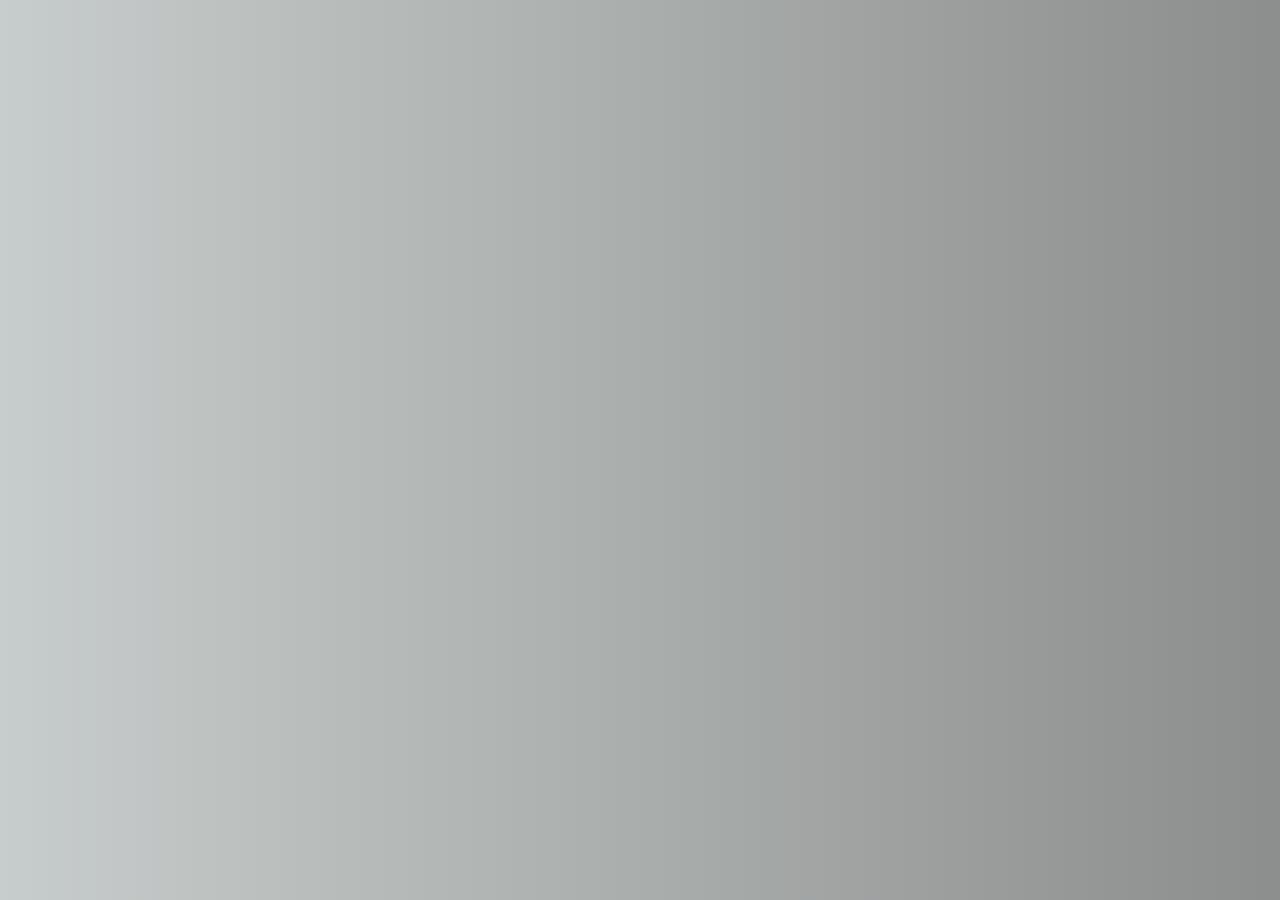
==== about.html @ 86f8d54a "Portfolio_web" ====
<!DOCTYPE html>
<html>

<head>
    <meta charset="UTF-8">
    <title>José Melchor | Portfolio</title>

    <link href="https://fonts.googleapis.com/css2?family=Poppins:wght@300;400;600;700&display=swap" rel="stylesheet">
    <link rel="icon" type="image/png" href="images/logo.png">
    <link rel="stylesheet" href="css/styles.css">
</head>
<body>
    
</body>
</html>
---- css/styles.css ----
body {
    background-color: rgb(255, 255, 255);
    margin: 1px;
    padding-top: 80px;
    background: linear-gradient(270deg,#9ea2a1,#d9d9d9,#797979,#c7cdcc);
    background-size: 400% 400%;
    animation: gradient 12s ease infinite;
    font-family: 'Poppins', sans-serif;
}

@keyframes gradient{
0%{background-position:0% 50%;}
50%{background-position:100% 50%;}
100%{background-position:0% 50%;}
}

/* HEADER */

.header {
    background-color: rgba(255,255,255,0.2); /* semi transparente */
    backdrop-filter: blur(10px);
    -webkit-backdrop-filter: blur(10px); /* compatibilidad Safari */
    font-size: clamp(12px, 3vw, 10px);
    padding: 5px;
    text-align: center;
    color: #000000;
    transition: 0.3s;
    border-bottom: 2px solid #454c72;

    position: fixed;
    top: 0;
    width: 100%;
    z-index: 1000;
}

.typewriter{
    font-size:150px;

    overflow:hidden;
    border-right:3px solid black;

    white-space:nowrap;

    width:0;

    animation: 
        typing 5s steps(20, end) forwards,
        blink 2s infinite;
}

@keyframes typing{
    from{width:0}
    to{width:100%}
}

@keyframes blink{
    100%{border-color:transparent}
}


.hero-subtitle{
font-size:80px;
color:#444;
}

.hero-description{
font-size:25px;
color:#454c72;
max-width:1400px;
margin:auto;
}

.hero-name{
font-size:40px;
color:#000;
margin-top:30px;
}

.hero-field{
font-size:80px;
color:#888;
}


section{
    margin-left:50px;
    margin-right: 50px;
    font-size: clamp(12px, 3vw, 50px);
    font-size: clamp(12px, 3vw, 10px);
    font-size: clamp(12px, 3vw, 10px);

    
    text-align: center;
    color: #000000;

}

.section{
    padding:10px 0;
}

.header:hover {
    background-color: rgba(0, 0, 0, 0.8);
    color: #FFFFFF;
}

.menu{
    position: fixed;

    top: 50px;
    left: 50%;
    transform: translateX(-50%);
    align-items: center;
    display: flex;
    gap: 60px;

    padding: 15px 90px;

    border-radius: 40px;

    transition: 0.3s;

    z-index: 1000;
}

.menu a{
    text-decoration: none;
    font-size: 25px;
    color: #454c72;
    padding: 10px 20px;
    border-radius: 20px;
    transition: 0.25s;
}

.menu a.active{
    background: rgba(116, 116, 116, 0.2);
    color: #454c72;
}

/* efecto hover */

.menu a:hover{
    background: rgba(96, 95, 95, 0.15);
}


/* estado cuando estás arriba */

.menu.transparent{
    background: transparent;
    backdrop-filter: none;
}

/* estado cuando haces scroll */

.menu.scrolled{
    background: transparent;
    backdrop-filter: blur(10px);
    box-shadow: 0 10px 25px rgba(0,0,0,0.25);
}

.submenu{
    position: relative;
    margin-top: 5px;
    padding-bottom: 10px;
}

.submenu-items{
    display: none;
    position: absolute;
    top: 40px;
    left: 0;

    background: rgba(0, 0, 0, 0.95);
    backdrop-filter: blur(10px);

    padding: 10px;
    border-radius: 12px;

    min-width: 230px;
}
.submenu-item a{
    text-decoration:none;
    font-size:14px;
}

.submenu-item{
    display:flex;
    align-items:left;
    gap:10px;


    padding:8px 12px;
    border-radius:8px;

    transition:0.4s;
}

.submenu-item img{
    width:23%;
    height:1%;
    filter: invert();
}


.contact-menu .submenu-items{
    background:  rgba(0, 0, 0, 0.95);
    min-width:250px;
}

/* mostrar submenu */

.submenu:hover .submenu-items{
    display: block;
}



.screen{
    height:100vh;
    display:flex;
    justify-content:center;
    align-items:center;
    text-align:center;
}




.footer {
    background-color: linear-gradient(270deg,#9ea2a1,#d9d9d9,#797979,#c7cdcc);
    font-size: clamp(18px, 3vw, 10px);
    padding: 5px;
    text-align: center;
    color: #000000;
    transition: 0.3s;
    border-top: 2px solid rgb(158, 0, 0);
    margin: 0;
}

.footer:hover {
    background-color:rgb(158, 0, 0);
    color: #FFFFFF;
}


.social-icons{
    display:flex;
    justify-content:center;
    padding-top: 20px;
    gap:50px;
    margin-bottom:10px;
}

.social-icons img{
    width:25px;
    height:32px;
    transition:0.3s;
}

.social-icons img:hover{
    transform:scale(1.2);
}

.social-icons img:hover{
    filter: invert(100%);
}


::selection{
    background: #960505;   /* color del fondo */
    color: rgb(255, 255, 255);          /* color del texto */
}


.projects{
    display:flex;
    justify-content:center;
    padding:20px 40px;
}

.project-card{

    max-width:900px;
    background:white;

    border-radius:40px;

    padding:40px;

    box-shadow:0 20px 50px rgba(0,0,0,0.15);
    border-radius: 40px;

    transition:0.3s;
}

.project-card:hover{
    transform:translateY(-15px);
    background: #454c72;
    color: #FFFFFF;
}

.project-links{

    padding:20px;

    display:flex;
    justify-content:center;
    gap:15px;
}

.project-links a{

    text-decoration:none;

    background:#454c72;
    color:white;

    padding:8px 16px;

    border-radius:50px;
}

.project-preview img{

    border-radius:30px;
}


.project-header{
    text-align:right;
    padding-bottom:20px;
}

.project-header h3{
    margin:0;
    font-size:18px;
    font-weight:600;
}

.project-header p{
    margin-top:5px;
    font-size:13px;
    color:#444;
}
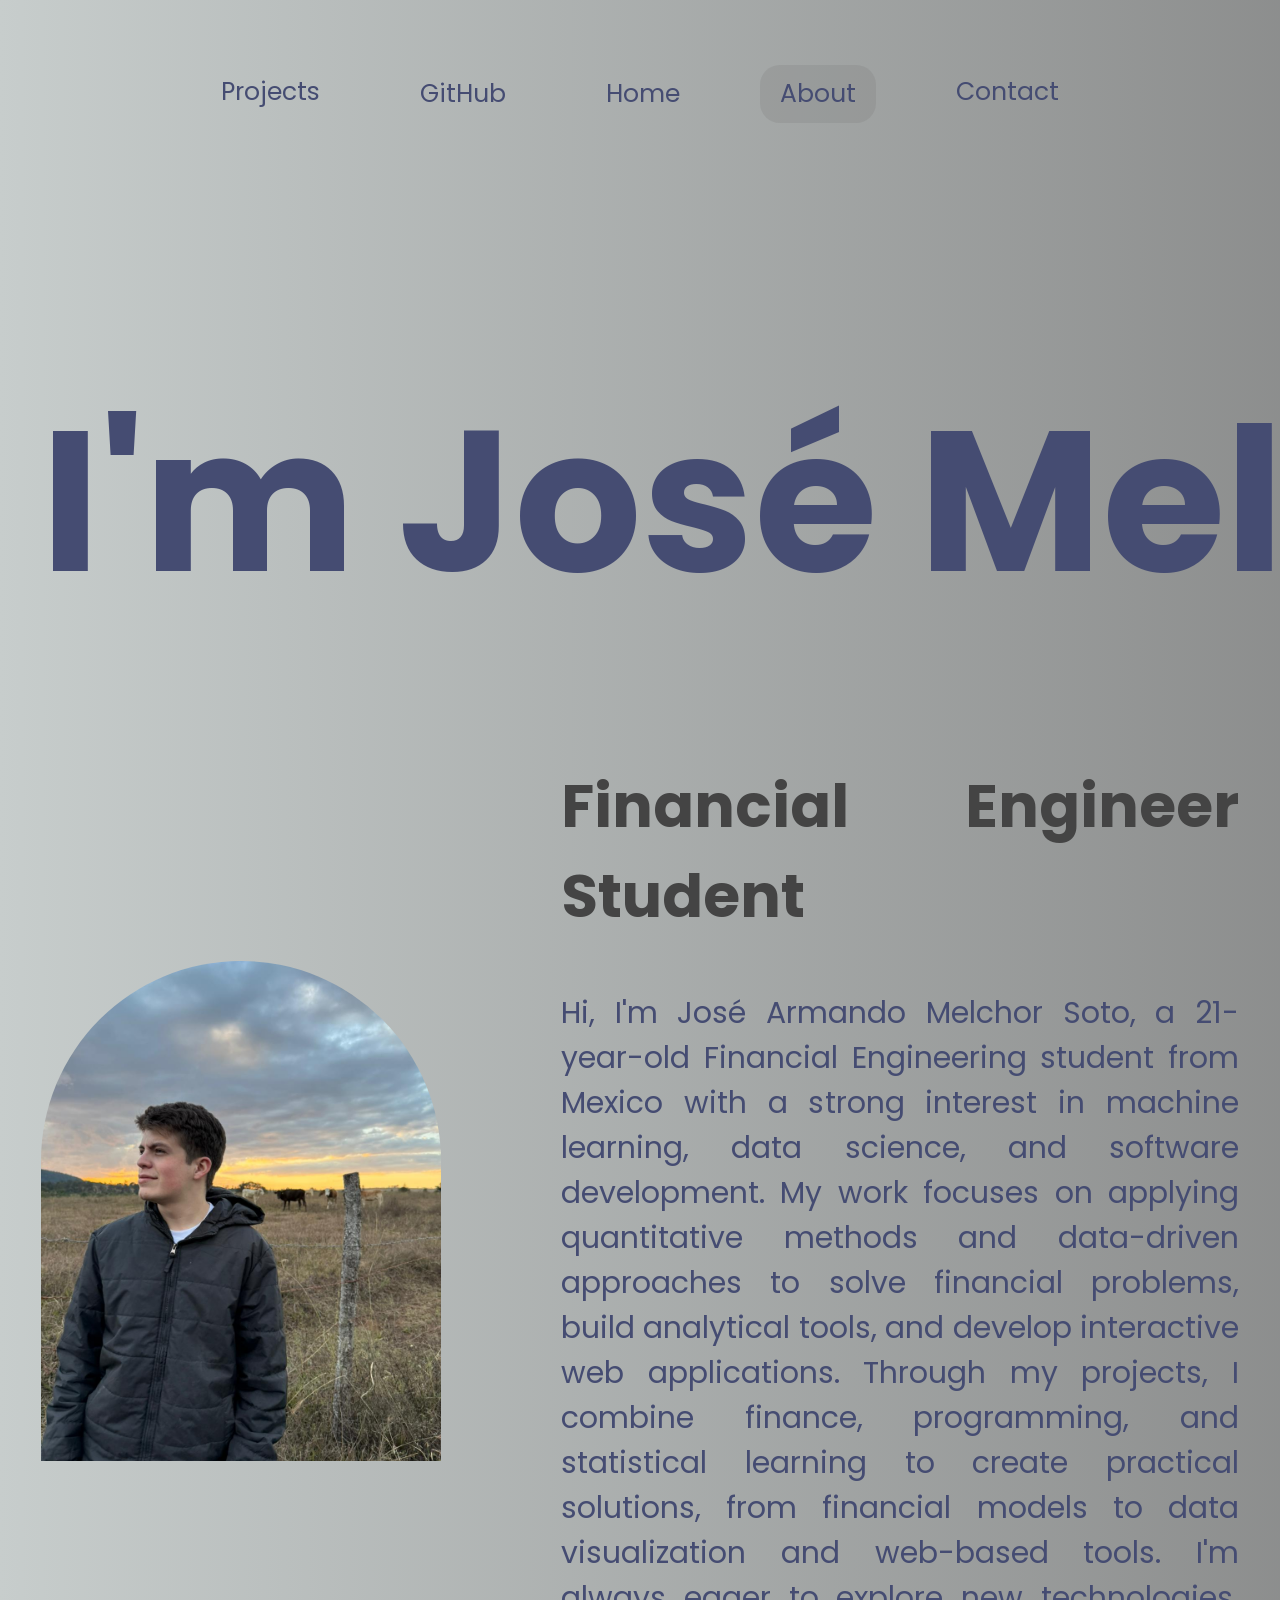
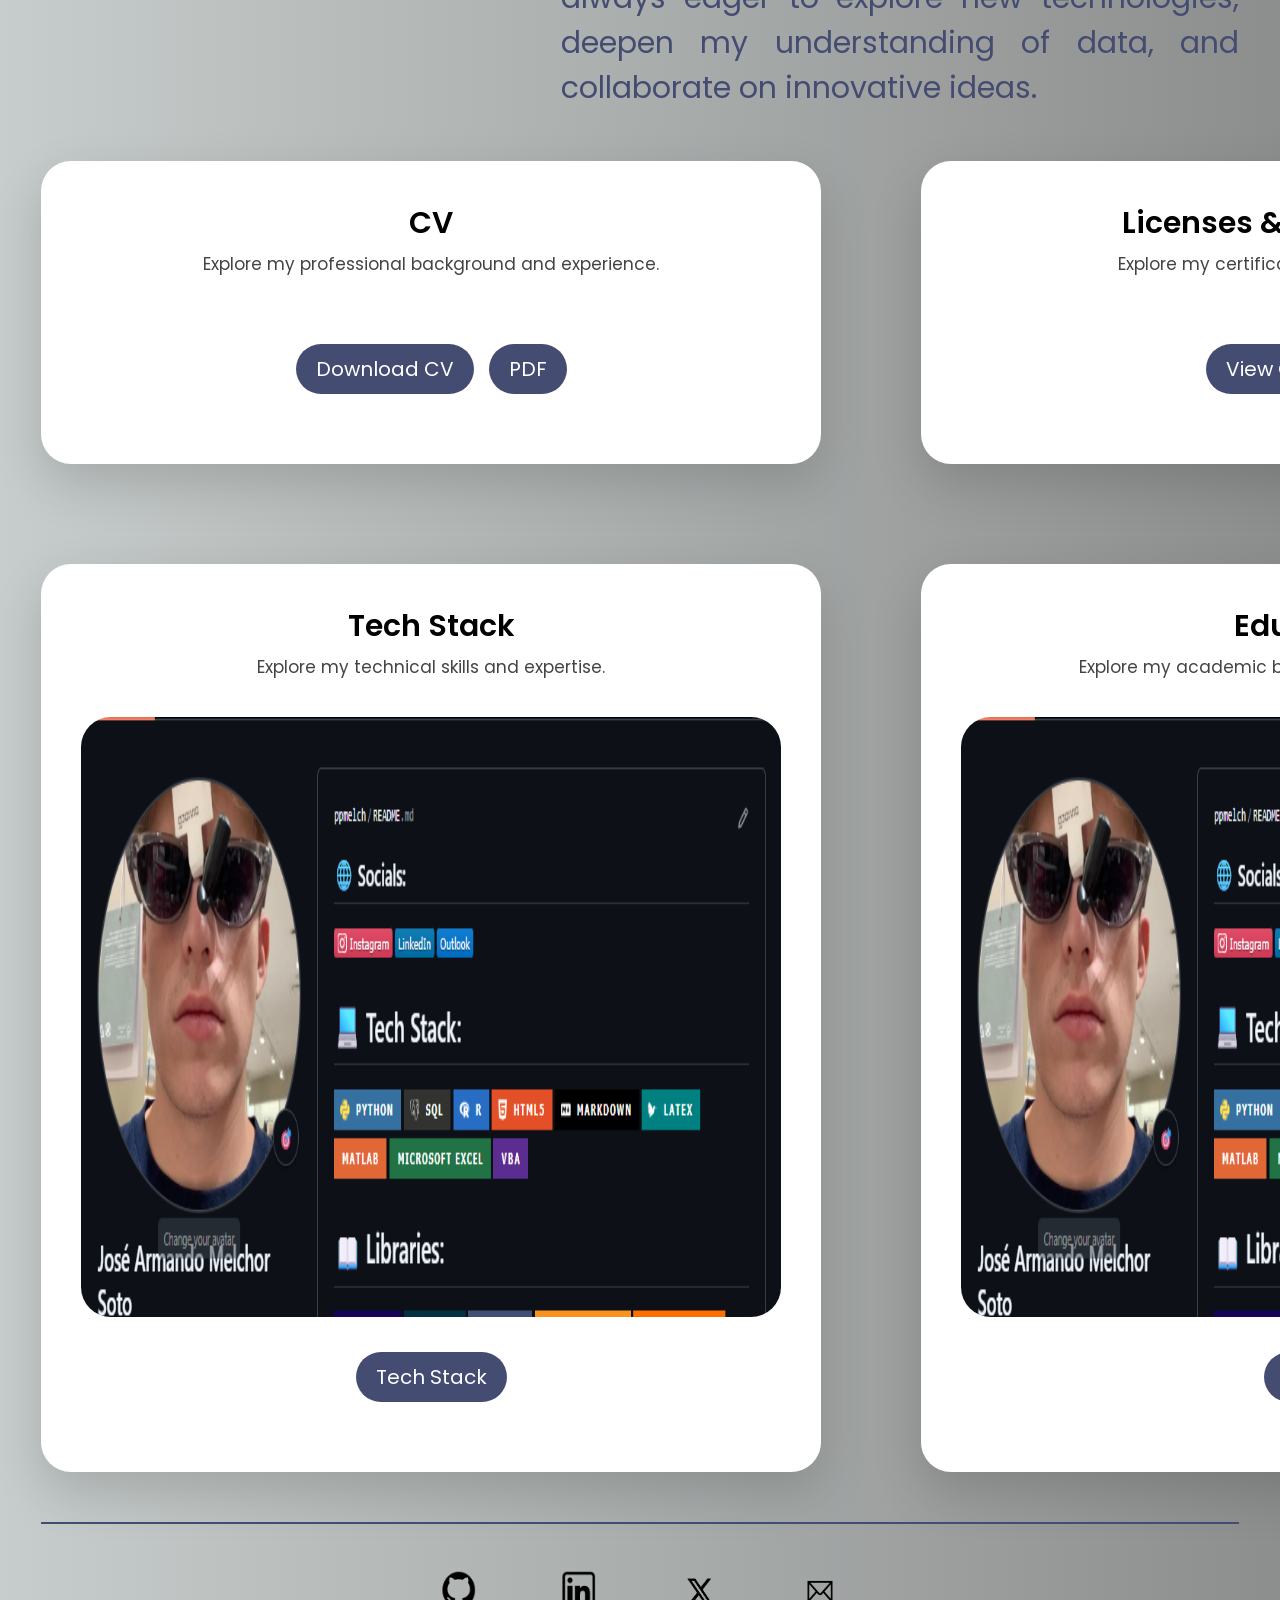
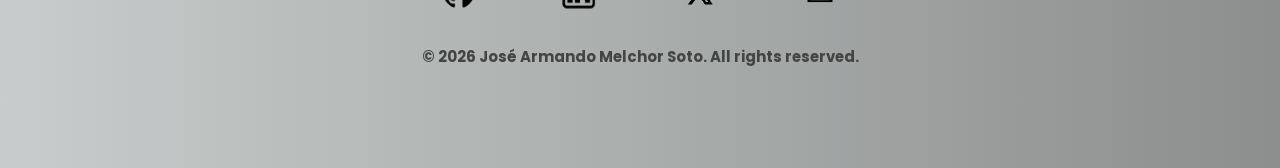
==== commit 4b8067c4: "chore: update code structure for improved readability and maintainability" ====
--- a/about.html
+++ b/about.html
@@ -7,9 +7,213 @@
 
     <link href="https://fonts.googleapis.com/css2?family=Poppins:wght@300;400;600;700&display=swap" rel="stylesheet">
     <link rel="icon" type="image/png" href="images/logo.png">
-    <link rel="stylesheet" href="css/styles.css">
+    <link rel="stylesheet" href="css/styles_about.css">
 </head>
+
+
 <body>
-    
+
+
+<nav class="menu transparent">
+
+
+<div class="submenu">
+    <a href="#">Projects</a>
+
+    <div class="submenu-items">
+
+        <div class="submenu-item">
+            <img src="images/portfolio.png" alt="Portfolio">
+            <a href="#">Quant Portfolio Optimization</a>
+        </div>
+
+        <div class="submenu-item">
+            <img src="images/portfolio.png" alt="Portfolio">
+            <a href="#">Credit Scoring Model</a>
+        </div>
+
+        <div class="submenu-item">
+            <img src="images/portfolio.png" alt="Portfolio">
+            <a href="#">Advanced Trading Strategies</a>
+        </div>
+
+        <div class="submenu-item">
+            <img src="images/portfolio.png" alt="Portfolio">
+            <a href="#">Mexico Crime Data Explorer</a>
+        </div>
+
+    </div>
+</div>
+
+
+<a href="https://github.com/ppmelch" target="_blank">GitHub</a>
+
+<a href="index.html"  >Home</a>
+
+
+
+
+<a href="about.html"  >About</a>
+
+
+<div class="submenu contact-menu">
+    <a href="#">Contact</a>
+
+    <div class="submenu-items">
+        <div class="submenu-item">
+            <img src="images/Tel.png" alt="Phone">
+            <a href="tel:+523312990677">+52 33 1299 0677</a>
+        </div>
+    </div>
+</div>
+
+
+</nav>
+
+<section class="about">
+
+<h1 class="typewriter">I'm José Melchor.</h1>
+
+<div class="about-row">
+
+    <div class="about-photo">
+        <img src="images/Perfil.jpeg" alt="José">
+    </div>
+
+    <div class="about-content">
+
+        <h2 class="hero-subtitle">Financial Engineer Student</h2>
+
+        <p class="hero-description">
+
+        Hi, I'm José Armando Melchor Soto, a 21-year-old Financial Engineering student from Mexico with a strong interest in machine learning, data science, and software development. My work focuses on applying quantitative methods and data-driven approaches to solve financial problems, build analytical tools, and develop interactive web applications.
+
+        Through my projects, I combine finance, programming, and statistical learning to create practical solutions, from financial models to data visualization and web-based tools. I'm always eager to explore new technologies, deepen my understanding of data, and collaborate on innovative ideas.
+
+        </p>
+
+    </div>
+
+</div>
+
+<section class="projects">
+
+  <div class="project-card">
+    <div class="project-header">
+      <h3>CV</h3>
+      <p>Explore my professional background and experience.</p>
+    </div>
+    <div class="project-preview">
+    </div>
+    <div class="project-links">
+      <a href="#" target="_blank">Download CV</a>
+      <a href="José_Melchor_Resume.pdf" target="_blank">PDF</a>
+    </div>
+  </div>
+
+
+  <div class="project-card">
+    <div class="project-header">
+      <h3>Licenses & Certifications</h3>
+      <p>Explore my certifications and achievements.</p>
+    </div>
+    <div class="project-preview">
+    </div>
+    <div class="project-links">
+      <a href="https://www.linkedin.com/in/ppmelch/details/certifications/" target="_blank">View Certificates</a>
+    </div>
+  </div>
+
+
+
+
+  <div class="project-card">
+    <div class="project-header">
+      <h3>Tech Stack</h3>
+      <p>Explore my technical skills and expertise.</p>
+    </div>
+    <div class="project-preview">
+      <img src="images/test.png" alt="Tech Stack">
+    </div>
+    <div class="project-links">
+      <a href="https://carreras.iteso.mx/ingenieria-financiera" target="_blank">Tech Stack</a>
+    </div>
+    </div>
+
+  </div>
+
+  <div class="project-card">
+    <div class="project-header">
+      <h3>Education</h3>
+      <p>Explore my academic background and qualifications.</p>
+    </div>
+    <div class="project-preview">
+      <img src="images/test.png" alt="Education">
+    </div>
+    <div class="project-links">
+      <a href="https://www.iteso.mx/" target="_blank">ITESO</a>
+    </div>
+  </div>
+
+</section>
+
+
+<footer class="footer">
+
+<div class="social-icons">
+
+<a href="https://github.com/ppmelch" target="_blank">
+<img src="images/github.png" alt="GitHub">
+</a>
+
+<a href="https://linkedin.com/in/ppmelch" target="_blank">
+<img src="images/LK.png" alt="LinkedIn">
+</a>
+
+<a href="https://x.com/ppmelch_" target="_blank">
+<img src="images/X.png" alt="X">
+</a>
+
+<a href="mailto:jose.melchor.soto@gmail.com">
+<img src="images/correo.png" alt="Email">
+</a>
+
+</div>
+
+<h5>© 2026 José Armando Melchor Soto. All rights reserved.</h5>
+
+</footer>
+
+<script>
+
+const menu = document.querySelector(".menu");
+
+window.addEventListener("scroll", () => {
+
+    if (window.scrollY > 10) {
+        menu.classList.remove("transparent");
+        menu.classList.add("scrolled");
+    } else {
+        menu.classList.remove("scrolled");
+        menu.classList.add("transparent");
+    }
+
+});
+
+</script>
+
+<script>
+
+const links = document.querySelectorAll(".menu a");
+const currentPage = window.location.pathname;
+
+links.forEach(link => {
+    if(link.getAttribute("href") === currentPage.split("/").pop()){
+        link.classList.add("active");
+    }
+});
+
+</script>
+
 </body>
 </html>
--- a/css/styles_about.css
+++ b/css/styles_about.css
@@ -0,0 +1,400 @@
+body {
+    background-color: rgb(255, 255, 255);
+    margin: 1px;
+    padding-top: 80px;
+    background: linear-gradient(270deg,#9ea2a1,#d9d9d9,#797979,#c7cdcc);
+    background-size: 400% 400%;
+    animation: gradient 12s ease infinite;
+    font-family: 'Poppins', sans-serif;
+}
+
+@keyframes gradient{
+0%{background-position:0% 50%;}
+50%{background-position:100% 50%;}
+100%{background-position:0% 50%;}
+}
+
+/* HEADER */
+
+.header {
+    background-color: rgba(255,255,255,0.2); /* semi transparente */
+    backdrop-filter: blur(10px);
+    -webkit-backdrop-filter: blur(10px); /* compatibilidad Safari */
+    font-size: clamp(12px, 3vw, 10px);
+    padding: 5px;
+    text-align: center;
+    color: #000000;
+    transition: 0.3s;
+    border-bottom: 2px solid #454c72;
+
+    position: fixed;
+    top: 0;
+    width: 100%;
+    z-index: 1000;
+}
+
+.typewriter{
+    font-size:200px;
+    margin-top: 200px;
+    margin-bottom: 0;
+    overflow:hidden;
+    border-right:3px solid black;
+
+    white-space:nowrap;
+
+    width:0;
+
+    animation: 
+        typing 5s steps(20, end) forwards,
+        blink 2s infinite;
+    color: #454c72;
+}
+
+@keyframes typing{
+    from{width:0}
+    to{width:110%}
+}
+
+@keyframes blink{
+    100%{border-color:transparent}
+}
+
+
+.hero-subtitle{
+font-size:60px;
+color:#444;
+}
+
+.hero-description{
+font-size:30px;
+color:#454c72;
+max-width: 1500px;
+margin:auto;
+justify-content: justify;
+margin-top: 0  ;
+}
+
+.hero p{
+margin-top:0;
+margin-bottom: 150px;
+}
+
+
+section{
+    margin-left:50px;
+    margin-right: 50px;
+    font-size: clamp(12px, 3vw, 50px);
+    font-size: clamp(12px, 3vw, 10px);
+    font-size: clamp(12px, 3vw, 10px);
+
+    
+    text-align: center;
+    color: #000000;
+
+}
+
+.section{
+    padding:50px 0;
+}
+
+.about{
+max-width:1600px;
+margin:auto;
+
+display:flex;
+flex-direction:column;
+
+padding:70px 40px;
+}
+
+.about-row{
+display:flex;
+align-items:center;
+gap:120px;
+}
+
+.about-photo{
+width:400px;
+height:500px;
+position:relative;
+
+border-radius:200px 200px 0 0;
+
+overflow:hidden;
+flex-shrink:0;
+}
+
+.about-photo img{
+width:100%;
+height:100%;
+object-fit:cover;
+}
+.about-content{
+max-width:1200px;
+text-align:justify;
+}
+
+.typewriter{
+display:block;
+margin-bottom:60px;
+}
+
+.header:hover {
+    background-color: rgba(0, 0, 0, 0.8);
+    color: #FFFFFF;
+}
+
+.menu{
+    position: fixed;
+
+    top: 50px;
+    left: 50%;
+    transform: translateX(-50%);
+    align-items: center;
+    display: flex;
+    gap: 60px;
+
+    padding: 15px 90px;
+
+    border-radius: 40px;
+
+    transition: 0.3s;
+
+    z-index: 1000;
+}
+
+.menu a{
+    text-decoration: none;
+    font-size: 25px;
+    color: #454c72;
+    padding: 10px 20px;
+    border-radius: 20px;
+    transition: 0.25s;
+}
+
+.menu a.active{
+    background: rgba(116, 116, 116, 0.2);
+    color: #454c72;
+}
+
+/* efecto hover */
+
+.menu a:hover{
+    background: rgba(96, 95, 95, 0.15);
+}
+
+
+/* estado cuando estás arriba */
+
+.menu.transparent{
+    background: transparent;
+    backdrop-filter: none;
+}
+
+/* estado cuando haces scroll */
+
+.menu.scrolled{
+    background: transparent;
+    backdrop-filter: blur(10px);
+    box-shadow: 0 10px 25px rgba(0,0,0,0.25);
+}
+
+.submenu{
+    position: relative;
+    margin-top: 5px;
+    padding-bottom: 10px;
+}
+
+.submenu-items{
+    display: none;
+    position: absolute;
+    top: 50px;
+    right: -230px;
+
+    background: rgba(255, 255, 255, 0.95);
+    backdrop-filter: blur(10px);
+
+    padding: 10px;
+    border-radius: 12px;
+
+    min-width: 230px;
+}
+.submenu-item a{
+    text-decoration:none;
+    font-size:20px;
+}
+
+.submenu-item{
+    display:flex;
+    align-items:left;
+    gap:10px;
+
+
+    padding:8px 12px;
+    border-radius:8px;
+
+    transition:0.4s;
+}
+
+.submenu-item img{
+    width:23%;
+    height:1%;;
+}
+
+
+.contact-menu .submenu-items{
+    background:  rgba(255, 255, 255, 0.95);
+    min-width:250px;
+}
+
+/* mostrar submenu */
+
+.submenu:hover .submenu-items{
+    display: block;
+}
+
+
+
+.screen{
+    height:100vh;
+    display:flex;
+    justify-content:center;
+    align-items:center;
+    text-align:center;
+}
+
+
+
+
+.footer {
+    background-color: linear-gradient(270deg,#9ea2a1,#d9d9d9,#797979,#c7cdcc);
+    font-size: clamp(18px, 3vw, 10px);
+    padding: 5px;
+    text-align: center;
+    color: #444;
+    transition: 0.3s;
+    border-top: 2px solid #454c72;
+    margin: 0;
+}
+
+.footer:hover {
+    background-color: #454c72;
+    color: #FFFFFF;
+    
+}
+
+
+.social-icons{
+    display:flex;
+    justify-content:center;
+    padding-top: 40px;
+    gap:80px;
+    margin-bottom:20px;
+}
+
+.social-icons img{
+    width:40px;
+    height:45px;
+    transition:0.3s;
+}
+
+.social-icons img:hover{
+    transform:scale(1.2);
+    filter: invert(100%);
+}
+
+
+
+::selection{
+    background: #960505;   /* color del fondo */
+    color: rgb(255, 255, 255);          /* color del texto */
+}
+
+
+.projects{
+    display:grid;
+    grid-template-columns: repeat(2, 1fr);
+    gap:100px;
+
+    max-width:1800px;
+    margin:auto;
+
+    padding:50px 0px;
+    justify-items:center;   /* centra horizontalmente las cards */
+}
+
+.project-card{
+    width: 700px;
+    max-width: 900px;
+
+    background:white;
+    border-radius:30px;
+    padding:40px;
+
+    box-shadow:0 20px 50px rgba(0,0,0,0.15);
+    transition:0.3s;
+
+    text-align:center;  /* centra texto y botones */
+}
+
+.project-card:hover{
+    transform:translateY(-15px);
+    background: #454c72;
+    color: #FFFFFF;
+}
+
+.project-links{
+
+    padding:30px;
+
+    display:flex;
+    justify-content:center;
+    gap:15px;
+}
+
+.project-links a{
+
+    text-decoration:none;
+
+    background:#454c72;
+    color:white;
+
+    padding:10px 20px;
+    font-size: 20px;
+
+    border-radius:50px;
+}
+
+
+.project-card:hover .project-links a{
+    background: #ddd;
+    color: #454c72;
+}
+
+.project-preview img{
+    height: 600px;
+    width: 700px;
+    border-radius:30px;
+}
+
+
+.project-header{
+    text-align:CENTER;
+    padding-bottom:20px;
+}
+
+.project-header h3{
+    margin:0;
+    font-size:30px;
+    font-weight:600;
+}
+
+.project-header p{
+    margin-top:5px;
+    font-size:17px;
+    color:#444;
+}
+
+.project-card:hover .project-header p{
+    color:#ddd;
+}
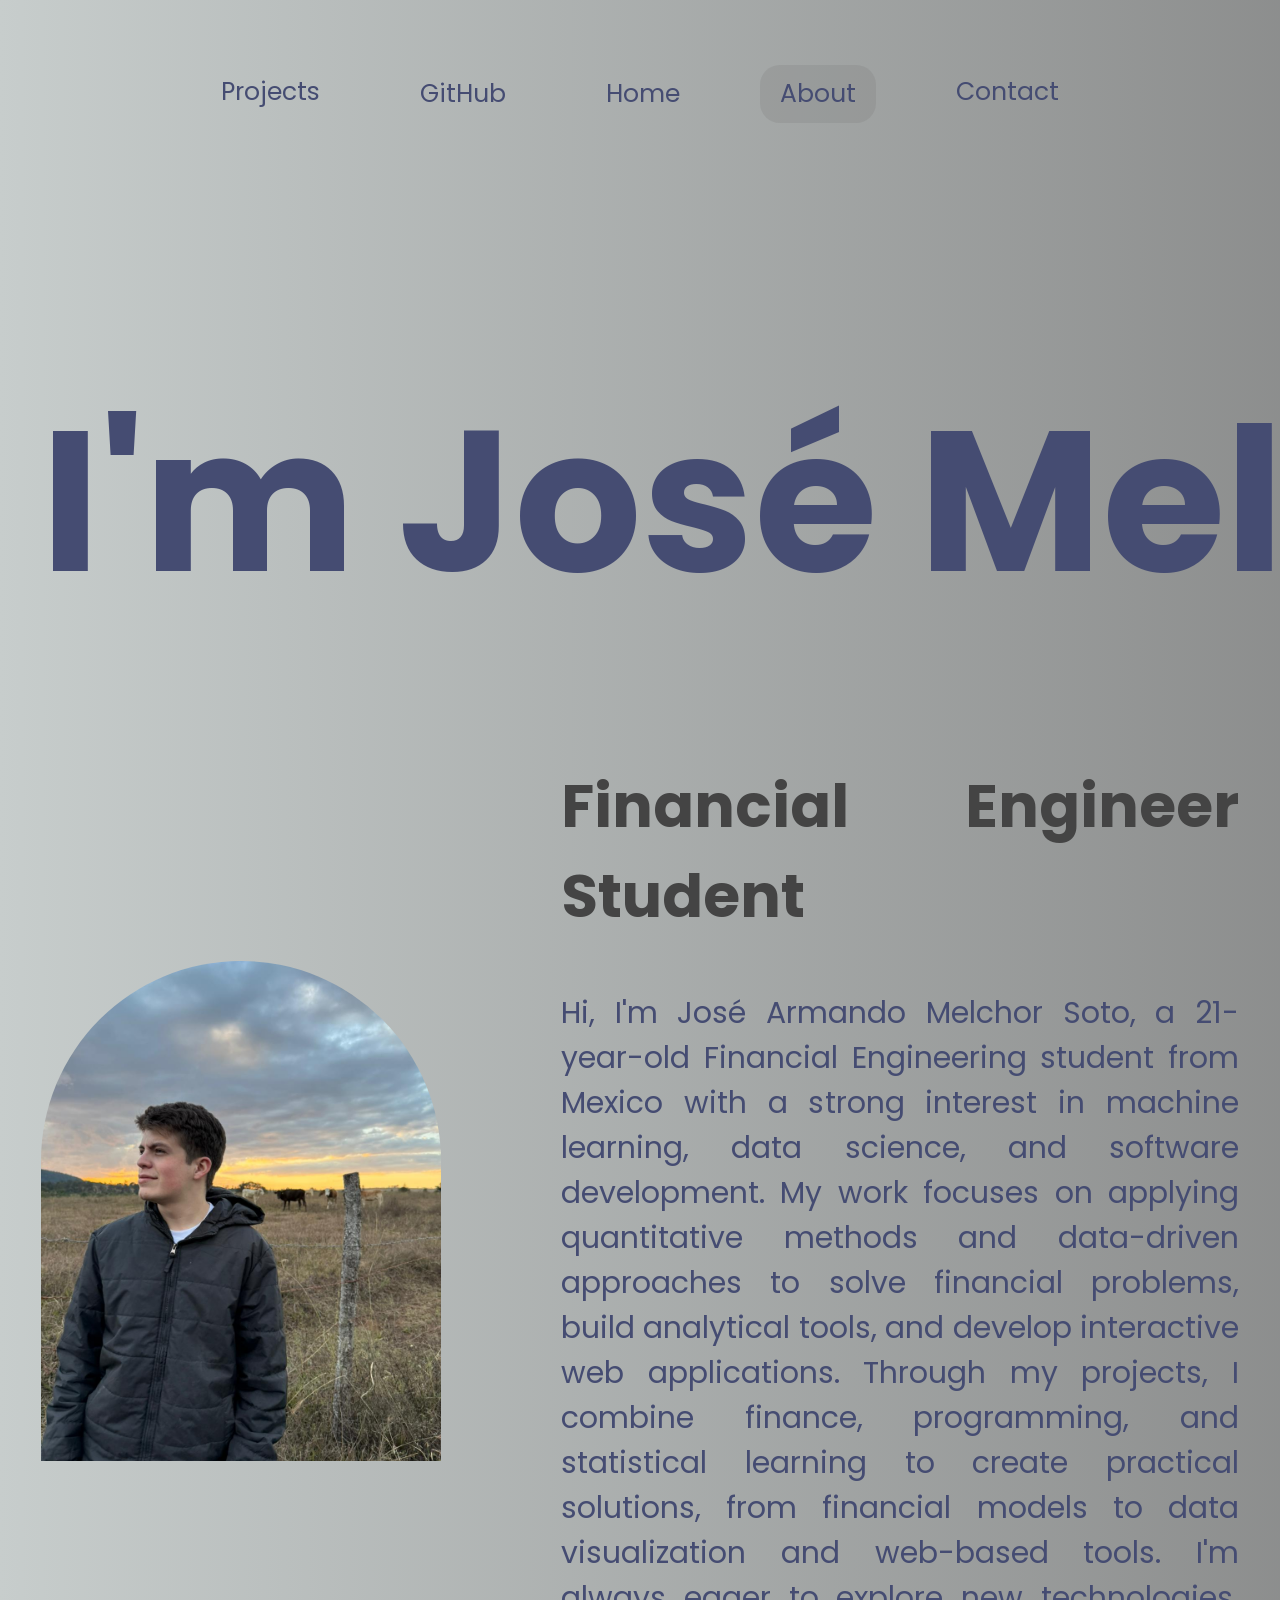
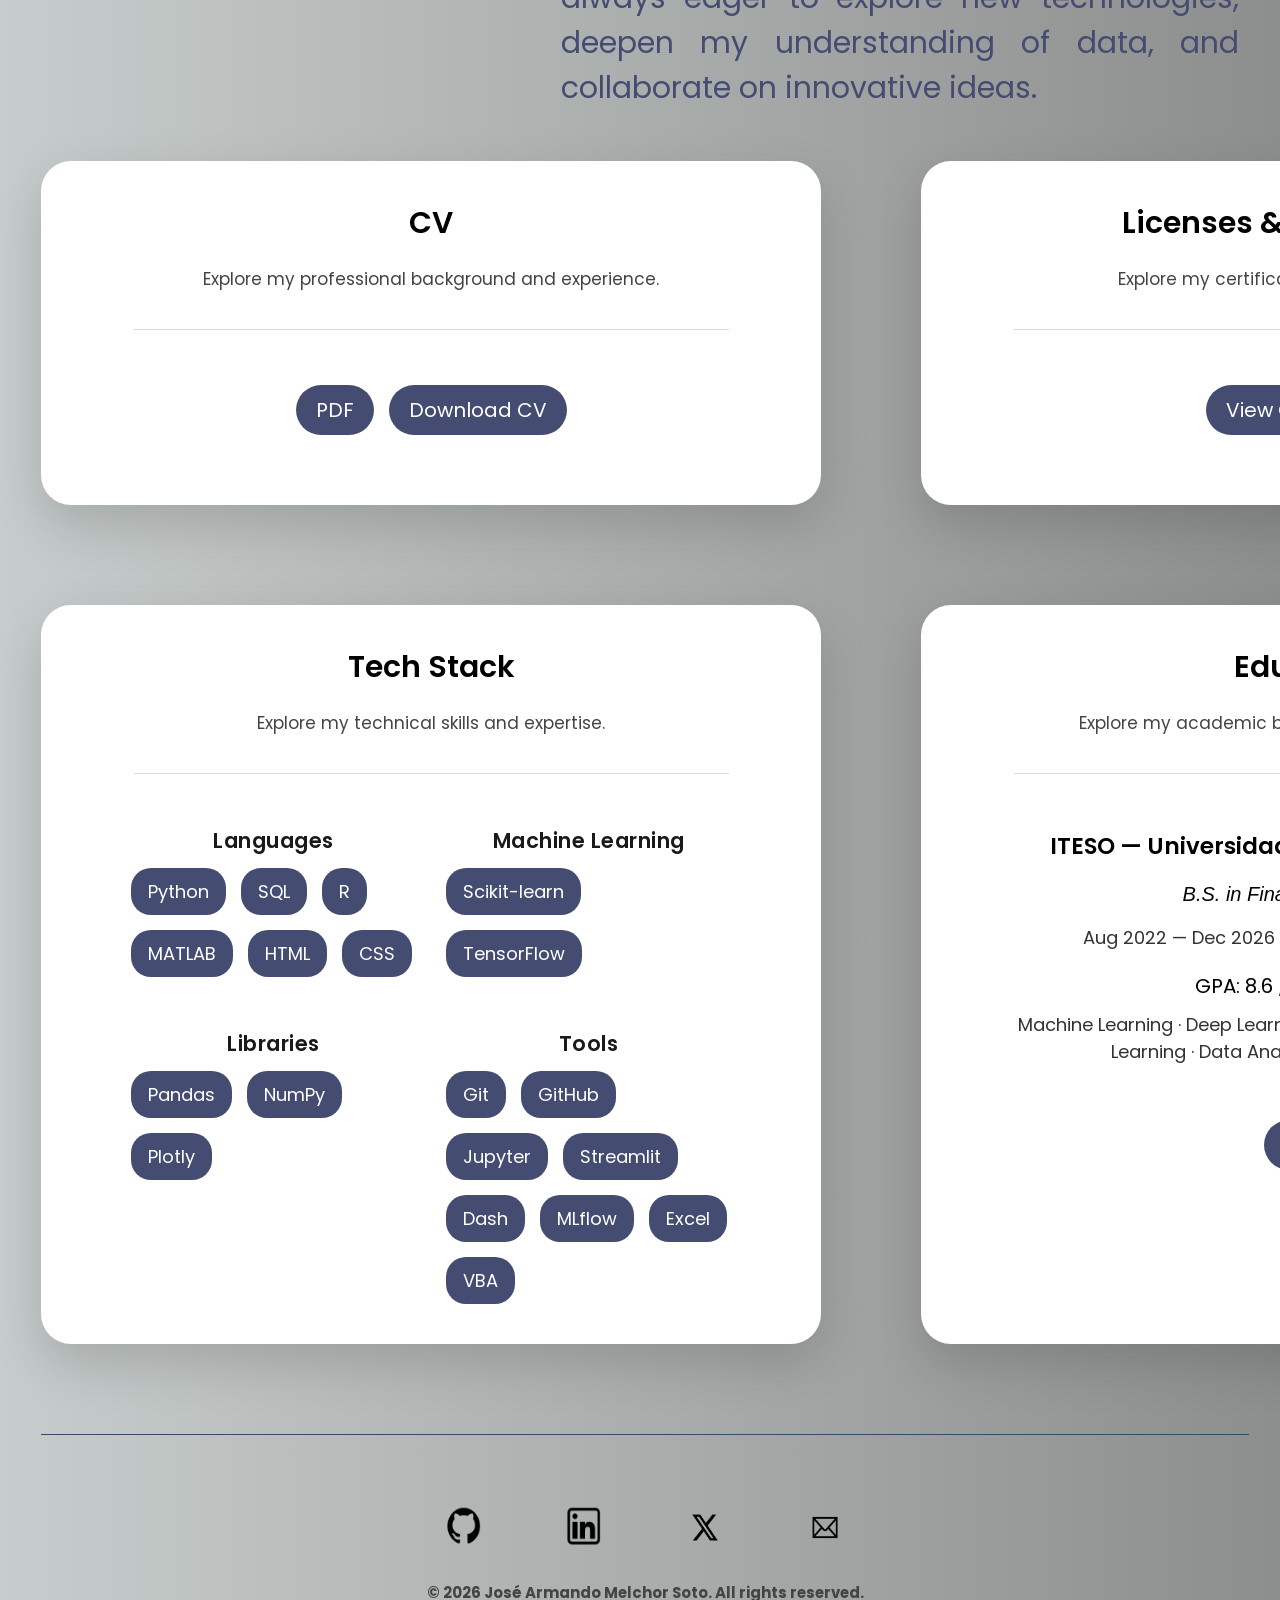
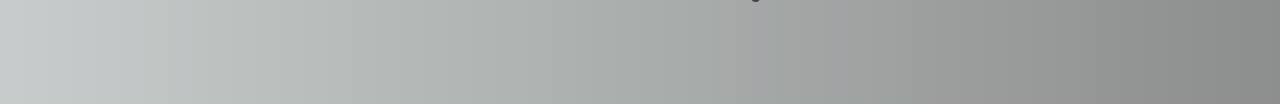
==== commit 3443db3f: "feat: update project links, enhance layout, and add new tech stack and education sections for improv" ====
--- a/about.html
+++ b/about.html
@@ -24,22 +24,22 @@
 
         <div class="submenu-item">
             <img src="images/portfolio.png" alt="Portfolio">
-            <a href="#">Quant Portfolio Optimization</a>
-        </div>
-
-        <div class="submenu-item">
-            <img src="images/portfolio.png" alt="Portfolio">
-            <a href="#">Credit Scoring Model</a>
-        </div>
-
-        <div class="submenu-item">
-            <img src="images/portfolio.png" alt="Portfolio">
-            <a href="#">Advanced Trading Strategies</a>
-        </div>
-
-        <div class="submenu-item">
-            <img src="images/portfolio.png" alt="Portfolio">
-            <a href="#">Mexico Crime Data Explorer</a>
+            <a href="/projects/quant_portfolio_optimization.html">Quant Portfolio Optimization</a>
+        </div>
+
+        <div class="submenu-item">
+            <img src="images/portfolio.png" alt="Portfolio">
+            <a href="/projects/credit_scoring.html">Credit Scoring Model</a>
+        </div>
+
+        <div class="submenu-item">
+            <img src="images/portfolio.png" alt="Portfolio">
+            <a href="/projects/trading_strategies.html">Advanced Trading Strategies</a>
+        </div>
+
+        <div class="submenu-item">
+            <img src="images/portfolio.png" alt="Portfolio">
+            <a href="/projects/crime_explorer.html">Mexico Crime Data Explorer</a>
         </div>
 
     </div>
@@ -103,11 +103,13 @@
       <h3>CV</h3>
       <p>Explore my professional background and experience.</p>
     </div>
+    
+    <div class="divider"></div>
     <div class="project-preview">
     </div>
     <div class="project-links">
-      <a href="#" target="_blank">Download CV</a>
       <a href="José_Melchor_Resume.pdf" target="_blank">PDF</a>
+      <a href="José_Melchor_Resume.pdf" download>Download CV</a>
     </div>
   </div>
 
@@ -117,6 +119,9 @@
       <h3>Licenses & Certifications</h3>
       <p>Explore my certifications and achievements.</p>
     </div>
+    
+    <div class="divider"></div>
+
     <div class="project-preview">
     </div>
     <div class="project-links">
@@ -126,17 +131,63 @@
 
 
 
-
   <div class="project-card">
     <div class="project-header">
       <h3>Tech Stack</h3>
       <p>Explore my technical skills and expertise.</p>
     </div>
-    <div class="project-preview">
-      <img src="images/test.png" alt="Tech Stack">
-    </div>
-    <div class="project-links">
-      <a href="https://carreras.iteso.mx/ingenieria-financiera" target="_blank">Tech Stack</a>
+
+    
+    <div class="divider"></div>
+
+<section class="tech-stack">
+
+  <div class="tech-category">
+    <h3>Languages</h3>
+    <div class="tech-items">
+      <span>Python</span>
+      <span>SQL</span>
+      <span>R</span>
+      <span>MATLAB</span>
+      <span>HTML</span>
+      <span>CSS</span>
+    </div>
+  </div>
+
+  <div class="tech-category">
+    <h3>Machine Learning</h3>
+    <div class="tech-items">
+      <span>Scikit-learn</span>
+      <span>TensorFlow</span>
+    </div>
+  </div>
+
+  <div class="tech-category">
+    <h3>Libraries</h3>
+    <div class="tech-items">
+      <span>Pandas</span>
+      <span>NumPy</span>
+      <span>Plotly</span>
+    </div>
+  </div>
+
+  <div class="tech-category">
+    <h3>Tools</h3>
+    <div class="tech-items">
+      <span>Git</span>
+      <span>GitHub</span>
+      <span>Jupyter</span>
+      <span>Streamlit</span>
+      <span>Dash</span>
+      <span>MLflow</span>
+      <span>Excel</span>
+      <span>VBA</span>
+    </div>
+  </div>
+
+</section>
+
+
     </div>
     </div>
 
@@ -147,11 +198,29 @@
       <h3>Education</h3>
       <p>Explore my academic background and qualifications.</p>
     </div>
-    <div class="project-preview">
-      <img src="images/test.png" alt="Education">
+
+    <div class="divider"></div>
+
+    <div class="education-card">
+
+        <h3>ITESO — Universidad Jesuita de Guadalajara</h3>
+
+        <p class="degree">B.S. in Financial Engineering</p>
+
+        <p class="edu-meta">
+            Aug 2022 — Dec 2026 (Expected) · Guadalajara, Jal
+        </p>
+
+        <p class="gpa">GPA: 8.6 / 10 (≈ 3.4 / 4.0)</p>
+
+        <p class="courses">
+            Machine Learning · Deep Learning · Artificial Intelligence ·
+            Statistical Learning · Data Analysis · Stochastic Calculus
+        </p>
+
     </div>
     <div class="project-links">
-      <a href="https://www.iteso.mx/" target="_blank">ITESO</a>
+      <a href="https://carreras.iteso.mx/ingenieria-financiera" target="_blank">ITESO</a>
     </div>
   </div>
 
@@ -184,36 +253,8 @@
 
 </footer>
 
-<script>
-
-const menu = document.querySelector(".menu");
-
-window.addEventListener("scroll", () => {
-
-    if (window.scrollY > 10) {
-        menu.classList.remove("transparent");
-        menu.classList.add("scrolled");
-    } else {
-        menu.classList.remove("scrolled");
-        menu.classList.add("transparent");
-    }
-
-});
-
-</script>
-
-<script>
-
-const links = document.querySelectorAll(".menu a");
-const currentPage = window.location.pathname;
-
-links.forEach(link => {
-    if(link.getAttribute("href") === currentPage.split("/").pop()){
-        link.classList.add("active");
-    }
-});
-
-</script>
+
+<script src="js/menu.js"></script>
 
 </body>
 </html>
--- a/css/styles_about.css
+++ b/css/styles_about.css
@@ -273,8 +273,18 @@
     text-align: center;
     color: #444;
     transition: 0.3s;
+    width: 100%;
     border-top: 2px solid #454c72;
+    padding-top: 30px;
+    margin-top: 40px;
     margin: 0;
+}
+
+.footer{
+    border-top: 1px solid #3b4a6b;
+    width: 100%;
+    padding-top: 30px;
+    margin-top: 40px;
 }
 
 .footer:hover {
@@ -390,11 +400,105 @@
 }
 
 .project-header p{
-    margin-top:5px;
+    margin-top:20px;
     font-size:17px;
     color:#444;
 }
 
 .project-card:hover .project-header p{
     color:#ddd;
+}
+
+
+.tech-stack{
+    display:grid;
+    grid-template-columns: repeat(2,1fr);
+    gap:30px;
+    margin-top:30px;
+}
+
+.project-card:hover .tech-category h3{
+    color: white;
+}
+
+.project-card:hover .tech-items span{
+    background:#ddd;
+    color:#454c72;
+}
+
+.tech-category h3{
+    font-size: 21px;
+    font-weight: 600;
+    margin-bottom: 12px;
+    color: #1a1a1a;
+    letter-spacing: 0.5px;
+}
+
+.tech-category h3:hover{
+    color:#ddd;
+}
+
+.tech-items{
+    display:flex;
+    flex-wrap:wrap;
+    gap:15px;
+    color: #FFFFFF;
+}
+
+.tech-items span{
+    padding:10px 17px;
+    border-radius:20px;
+    background:#454c72;
+    font-size:18px;
+}
+
+.tech-items span:hover{
+    background: #ddd;
+    color: #454c72;
+    cursor:default;
+}
+
+.education-card{
+    margin-top:55px;
+    text-align:center;
+    margin-bottom: 25px;
+}
+
+.education-card h3{
+    font-size:23px;
+    font-weight:600;
+    margin-bottom:6px;
+    top: 20px;
+}
+
+.degree{
+    font-style:italic;
+    margin-bottom:6px;
+    font-size: 20px;
+}
+
+.edu-meta{
+    font-size:18px;
+    opacity:0.8;
+    margin-bottom:8px;
+}
+
+.gpa{
+    font-size: 20px;
+    margin-bottom:10px;
+}
+
+.courses{
+    font-size:18px;
+    max-width:600px;
+    margin:auto;
+    opacity:0.8;
+}
+
+.divider{
+    width:85%;
+    height:1px;
+    background:rgba(0,0,0,0.15);
+    margin:25px auto;
+    margin-top: 0%;
 }
